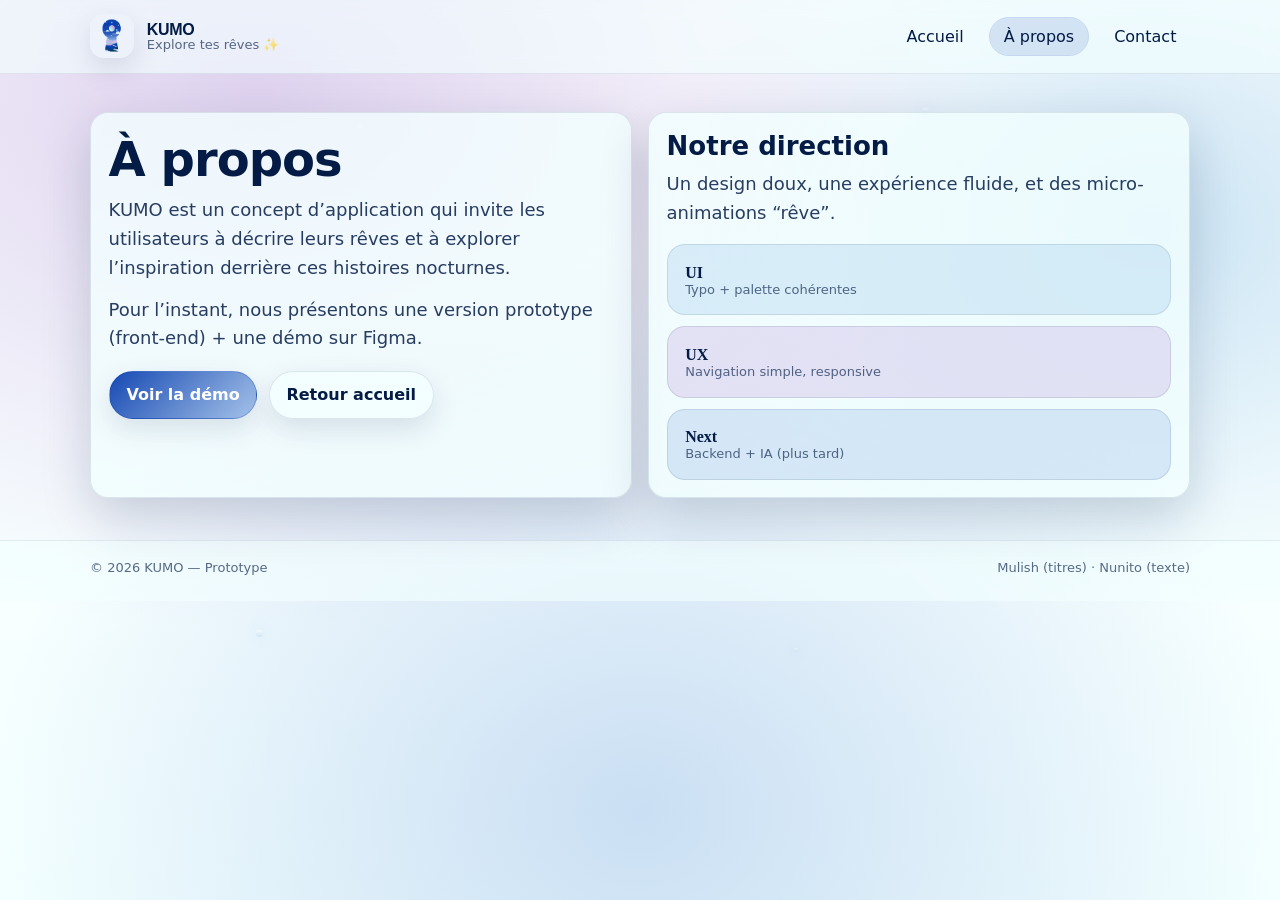
==== about.html @ 9a4618ed "js" ====
<!doctype html>
<html lang="fr">
<head>
  <meta charset="utf-8" />
  <meta name="viewport" content="width=device-width, initial-scale=1" />
  <title>KUMO — À propos</title>
  <link rel="stylesheet" href="css/styles.css" />
</head>
<body>

  <div class="bg-stars" aria-hidden="true">
    <span class="star big" style="left:10%; top:18%; animation-delay:.4s"></span>
    <span class="star" style="left:28%; top:14%; animation-delay:1.2s"></span>
    <span class="star" style="left:46%; top:22%; animation-delay:.9s"></span>
    <span class="star big" style="left:72%; top:12%; animation-delay:1.8s"></span>
    <span class="star" style="left:84%; top:26%; animation-delay:1.0s"></span>
    <span class="star big" style="left:20%; top:70%; animation-delay:2.0s"></span>
    <span class="star" style="left:62%; top:72%; animation-delay:.7s"></span>
  </div>

  <header class="header">
    <div class="container nav">
      <a class="brand" href="index.html">
        <img src="assets/logo-vf.png" alt="Logo Dreamy" />
        <div>
          <div class="name">KUMO</div>
          <div class="tag">Explore tes rêves ✨</div>
        </div>
      </a>

      <button id="burger" class="burger" aria-label="Ouvrir le menu" aria-expanded="false">
        <span></span><span></span><span></span>
      </button>

      <nav id="navLinks" class="nav-links">
        <a href="index.html">Accueil</a>
        <a href="about.html">À propos</a>
        <a href="contact.html">Contact</a>
      </nav>
    </div>
  </header>

  <main>
    <div class="container">
      <section class="grid-2">
        <div class="card fade-up delay-1">
          <h1>À propos</h1>
          <p>
            KUMO est un concept d’application qui invite les utilisateurs à décrire leurs rêves
            et à explorer l’inspiration derrière ces histoires nocturnes.
          </p>
          <p style="margin-top:.8rem">
            Pour l’instant, nous présentons une version prototype (front-end) + une démo sur Figma.
          </p>

          <div style="margin-top:1.1rem; display:flex; gap:.7rem; flex-wrap:wrap">
            <a class="btn btn-primary" href="FIGMA_URL_ICI" target="_blank" rel="noopener">Voir la démo</a>
            <a class="btn" href="index.html">Retour accueil</a>
          </div>
        </div>

        <div class="card fade-up delay-2">
          <h2>Notre direction</h2>
          <p>Un design doux, une expérience fluide, et des micro-animations “rêve”.</p>

          <div style="margin-top:1rem; display:grid; gap:.7rem">
            <div class="card" style="box-shadow:none; background: rgba(183,217,240,.45)">
              <b style="font-family:Mulish">UI</b>
              <div class="small">Typo + palette cohérentes</div>
            </div>
            <div class="card" style="box-shadow:none; background: rgba(197,174,226,.35)">
              <b style="font-family:Mulish">UX</b>
              <div class="small">Navigation simple, responsive</div>
            </div>
            <div class="card" style="box-shadow:none; background: rgba(139,175,226,.28)">
              <b style="font-family:Mulish">Next</b>
              <div class="small">Backend + IA (plus tard)</div>
            </div>
          </div>
        </div>
      </section>
    </div>
  </main>

  <footer class="footer">
    <div class="container">
      <div class="row">
        <div class="small">© 2026 KUMO — Prototype</div>
        <div class="small">Mulish (titres) · Nunito (texte)</div>
      </div>
    </div>
  </footer>

  <div id="toast" class="toast" role="status" aria-live="polite"></div>
  <script src="js/main.js"></script>
</body>
</html>
---- css/styles.css ----
/* =========================
   Dreamy UI — Palette + Typos
   Palette:
   #031B45 (navy)
   #0A3FAF (blue)
   #8BAFE2 (sky)
   #B7D9F0 (ice)
   #C5AEE2 (lavender)
   #F3FFFF (off-white)
========================= */

:root{
  --navy:#031B45;
  --blue:#0A3FAF;
  --sky:#8BAFE2;
  --ice:#B7D9F0;
  --lav:#C5AEE2;
  --white:#F3FFFF;

  --radius: 18px;
  --shadow: 0 18px 50px rgba(3,27,69,.18);
  --shadow-soft: 0 10px 28px rgba(3,27,69,.12);

  --container: 1100px;

  --h1: 48px;
  --h2: 26px;
  --p: 18px;

  --h1-m: 25px;
  --h2-m: 22px;
  --p-m: 16px;

  --ease: cubic-bezier(.2,.9,.2,1);
}

/* Google Fonts */
@import url('https://fonts.googleapis.com/css2?family=Mulish:wght@700;800&family=Nunito:wght@400;600&display=swap');

*{box-sizing:border-box}
html,body{height:100%}
body{
  margin:0;
  font-family: "Nunito", system-ui, -apple-system, Segoe UI, Roboto, Arial, sans-serif;
  color: var(--navy);
  background: radial-gradient(1200px 900px at 20% 10%, rgba(197,174,226,.55), transparent 60%),
              radial-gradient(900px 700px at 90% 25%, rgba(183,217,240,.70), transparent 55%),
              radial-gradient(1000px 850px at 50% 90%, rgba(139,175,226,.40), transparent 65%),
              linear-gradient(180deg, #ffffff, var(--white));
  overflow-x:hidden;
}

img{max-width:100%; display:block}
a{color:inherit; text-decoration:none}

.container{
  width:min(var(--container), calc(100% - 2rem));
  margin-inline:auto;
}

h1,h2{
  font-family:"Mulish", system-ui, sans-serif;
  margin:0 0 .6rem 0;
}
h1{font-weight:800; font-size:var(--h1); letter-spacing:-0.02em}
h2{font-weight:700; font-size:var(--h2)}
p{margin:.2rem 0 0 0; font-size:var(--p); line-height:1.6; color: rgba(3,27,69,.85)}

@media (max-width: 640px){
  h1{font-size:var(--h1-m)}
  h2{font-size:var(--h2-m)}
  p{font-size:var(--p-m)}
}

/* =========================
   Animated dreamy background stars
========================= */
.bg-stars{
  position:fixed;
  inset:0;
  pointer-events:none;
  z-index:-1;
  opacity:.55;
  filter: blur(.2px);
}
.star{
  position:absolute;
  width:4px; height:4px;
  background: linear-gradient(180deg, #fff, var(--ice));
  border-radius:999px;
  box-shadow: 0 0 12px rgba(183,217,240,.9);
  animation: twinkle 2.6s var(--ease) infinite;
}
.star.big{
  width:7px; height:7px;
  box-shadow: 0 0 18px rgba(183,217,240,.95);
  animation-duration: 3.4s;
}
@keyframes twinkle{
  0%,100%{transform:scale(.9); opacity:.65}
  50%{transform:scale(1.35); opacity:1}
}

/* =========================
   Header / Nav
========================= */
.header{
  position:sticky;
  top:0;
  z-index:50;
  backdrop-filter: blur(10px);
  background: rgba(243,255,255,.62);
  border-bottom: 1px solid rgba(3,27,69,.08);
}

.nav{
  display:flex;
  align-items:center;
  justify-content:space-between;
  padding:.9rem 0;
  gap:1rem;
}

.brand{
  display:flex;
  align-items:center;
  gap:.8rem;
}
.brand img{
  width:44px;
  height:44px;
  border-radius:14px;
  box-shadow: var(--shadow-soft);
  animation: float 3.8s var(--ease) infinite;
}
@keyframes float{
  0%,100%{transform: translateY(0)}
  50%{transform: translateY(-6px)}
}
.brand .name{
  font-family:"Mulish", sans-serif;
  font-weight:800;
  letter-spacing:-.02em;
}
.brand .tag{
  font-size:13px;
  color: rgba(3,27,69,.65);
  margin-top:-2px;
}

.nav-links{
  display:flex;
  align-items:center;
  gap:.8rem;
}
.nav-links a{
  padding:.55rem .85rem;
  border-radius:999px;
  transition: transform .2s var(--ease), background .2s var(--ease);
}
.nav-links a:hover{
  background: rgba(183,217,240,.55);
  transform: translateY(-1px);
}
.nav-links a.active{
  background: rgba(10,63,175,.12);
  outline: 1px solid rgba(10,63,175,.18);
}

/* hamburger */
.burger{
  display:none;
  border:0;
  background:transparent;
  width:44px;
  height:44px;
  border-radius:12px;
  cursor:pointer;
  transition: background .2s var(--ease);
}
.burger:hover{background: rgba(183,217,240,.45)}
.burger span{
  display:block;
  width:22px;
  height:2px;
  background: var(--navy);
  margin:5px auto;
  border-radius:99px;
}
@media (max-width: 820px){
  .burger{display:block}
  .nav-links{
    position:absolute;
    left:0; right:0;
    top:70px;
    margin:0 auto;
    width:min(var(--container), calc(100% - 2rem));
    display:none;
    flex-direction:column;
    align-items:stretch;
    padding:.8rem;
    background: rgba(243,255,255,.80);
    border: 1px solid rgba(3,27,69,.08);
    border-radius: var(--radius);
    box-shadow: var(--shadow);
  }
  .nav-links.open{display:flex}
  .nav-links a{border-radius:14px}
}

/* =========================
   Buttons / Cards / Inputs
========================= */
.btn{
  display:inline-flex;
  align-items:center;
  justify-content:center;
  gap:.55rem;
  padding:.85rem 1.05rem;
  border-radius:999px;
  border: 1px solid rgba(3,27,69,.10);
  background: rgba(243,255,255,.75);
  box-shadow: var(--shadow-soft);
  cursor:pointer;
  transition: transform .2s var(--ease), box-shadow .2s var(--ease), background .2s var(--ease);
  font-weight:700;
}
.btn:hover{
  transform: translateY(-2px);
  box-shadow: 0 18px 45px rgba(3,27,69,.18);
}
.btn-primary{
  background: linear-gradient(135deg, rgba(10,63,175,.95), rgba(139,175,226,.75));
  color: white;
  border-color: rgba(10,63,175,.25);
}
.btn-primary:hover{background: linear-gradient(135deg, rgba(10,63,175,1), rgba(197,174,226,.78))}
.btn-ghost{
  background: rgba(183,217,240,.50);
}

.card{
  background: rgba(243,255,255,.78);
  border: 1px solid rgba(3,27,69,.10);
  border-radius: var(--radius);
  box-shadow: var(--shadow);
  padding: 1.1rem;
  overflow:hidden;
  position:relative;
}

.input, .textarea{
  width:100%;
  border-radius: 16px;
  border: 1px solid rgba(3,27,69,.12);
  background: rgba(243,255,255,.88);
  padding: .9rem 1rem;
  font-size: var(--p);
  outline:none;
  transition: border-color .2s var(--ease), transform .2s var(--ease), box-shadow .2s var(--ease);
}
.textarea{min-height:140px; resize:vertical}
.input:focus, .textarea:focus{
  border-color: rgba(10,63,175,.35);
  box-shadow: 0 0 0 6px rgba(183,217,240,.55);
}

.label{
  display:block;
  font-weight:700;
  margin: .6rem 0 .35rem 0;
}

/* =========================
   Page layout + animations
========================= */
main{padding: 1.4rem 0 2.6rem}

.hero{
  display:grid;
  grid-template-columns: 1.3fr .9fr;
  gap: 1.2rem;
  align-items:stretch;
  margin-top: 1.2rem;
}
@media (max-width: 980px){
  .hero{grid-template-columns:1fr}
}

.hero-card{
  padding: 1.5rem;
}
.hero-card .chips{
  display:flex;
  flex-wrap:wrap;
  gap:.5rem;
  margin-top: 1rem;
}
.chip{
  padding:.45rem .7rem;
  border-radius:999px;
  background: rgba(197,174,226,.35);
  border: 1px solid rgba(197,174,226,.45);
  font-weight:700;
  font-size: 13px;
  color: rgba(3,27,69,.75);
}

.hero-visual{
  padding: 1.5rem;
  display:flex;
  align-items:center;
  justify-content:center;
  isolation:isolate;
}
.glow-orb{
  width: 210px;
  height: 210px;
  border-radius: 999px;
  background: radial-gradient(circle at 30% 25%, rgba(243,255,255,1), rgba(183,217,240,.85) 40%, rgba(197,174,226,.55) 70%, rgba(10,63,175,.20) 100%);
  box-shadow: 0 30px 90px rgba(10,63,175,.20);
  animation: orb 5.2s var(--ease) infinite;
}
@keyframes orb{
  0%,100%{transform: translateY(0) scale(1)}
  50%{transform: translateY(-10px) scale(1.03)}
}
.hero-visual::after{
  content:"";
  position:absolute;
  width: 320px;
  height: 320px;
  border-radius: 999px;
  background: radial-gradient(circle, rgba(10,63,175,.10), transparent 60%);
  filter: blur(2px);
  z-index:-1;
  animation: breathe 4.8s var(--ease) infinite;
}
@keyframes breathe{
  0%,100%{transform: scale(.98); opacity:.7}
  50%{transform: scale(1.05); opacity:1}
}

.grid-2{
  display:grid;
  grid-template-columns: 1fr 1fr;
  gap: 1rem;
  margin-top: 1rem;
}
@media (max-width: 980px){
  .grid-2{grid-template-columns:1fr}
}

.fade-up{
  opacity:0;
  transform: translateY(18px);
  animation: fadeUp .8s var(--ease) forwards;
}
.delay-1{animation-delay:.08s}
.delay-2{animation-delay:.16s}
.delay-3{animation-delay:.24s}
@keyframes fadeUp{
  to{opacity:1; transform: translateY(0)}
}

/* Footer */
.footer{
  padding: 1.2rem 0 1.6rem;
  border-top: 1px solid rgba(3,27,69,.08);
  background: rgba(243,255,255,.62);
}
.footer .row{
  display:flex;
  justify-content:space-between;
  align-items:center;
  gap:1rem;
  flex-wrap:wrap;
}
.small{
  font-size: 13px;
  color: rgba(3,27,69,.65);
}

/* Toast */
.toast{
  position: fixed;
  right: 16px;
  bottom: 16px;
  background: rgba(3,27,69,.92);
  color: white;
  border: 1px solid rgba(243,255,255,.18);
  border-radius: 16px;
  padding: .9rem 1rem;
  box-shadow: var(--shadow);
  max-width: 340px;
  transform: translateY(18px);
  opacity:0;
  pointer-events:none;
  transition: opacity .25s var(--ease), transform .25s var(--ease);
  z-index:80;
}
.toast.show{
  opacity:1;
  transform: translateY(0);
}
.toast b{font-family:"Mulish", sans-serif}
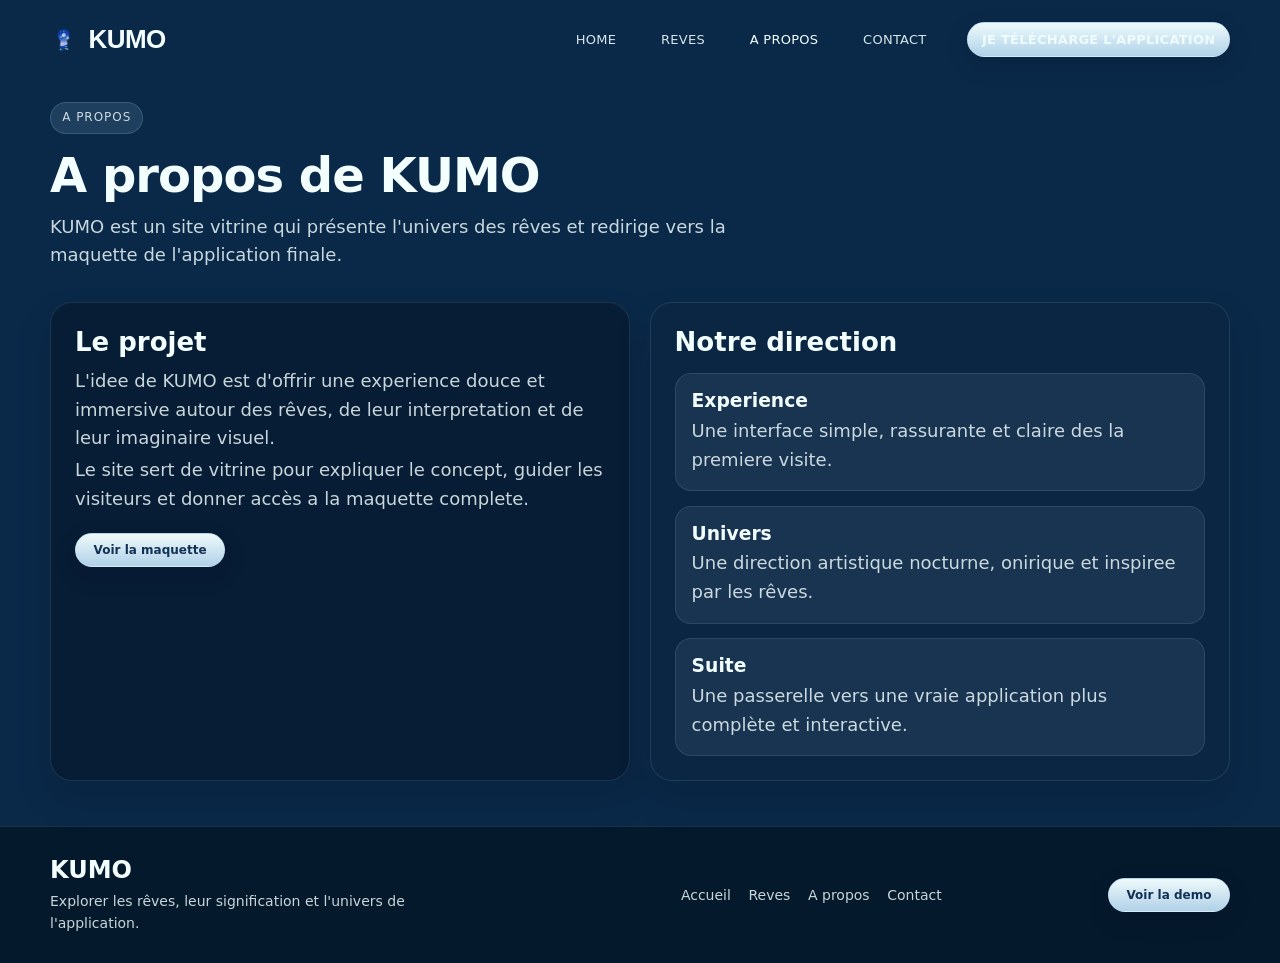
==== commit 37661eb9: "Enlevé les fautes d'ortographes" ====
--- a/about.html
+++ b/about.html
@@ -3,95 +3,97 @@
 <head>
   <meta charset="utf-8" />
   <meta name="viewport" content="width=device-width, initial-scale=1" />
-  <title>KUMO — À propos</title>
+  <title>KUMO - A propos</title>
   <link rel="stylesheet" href="css/styles.css" />
 </head>
-<body>
-
-  <div class="bg-stars" aria-hidden="true">
-    <span class="star big" style="left:10%; top:18%; animation-delay:.4s"></span>
-    <span class="star" style="left:28%; top:14%; animation-delay:1.2s"></span>
-    <span class="star" style="left:46%; top:22%; animation-delay:.9s"></span>
-    <span class="star big" style="left:72%; top:12%; animation-delay:1.8s"></span>
-    <span class="star" style="left:84%; top:26%; animation-delay:1.0s"></span>
-    <span class="star big" style="left:20%; top:70%; animation-delay:2.0s"></span>
-    <span class="star" style="left:62%; top:72%; animation-delay:.7s"></span>
-  </div>
-
-  <header class="header">
-    <div class="container nav">
-      <a class="brand" href="index.html">
-        <img src="assets/logo-vf.png" alt="Logo Dreamy" />
-        <div>
-          <div class="name">KUMO</div>
-          <div class="tag">Explore tes rêves ✨</div>
-        </div>
+<body class="site-page">
+  <header class="header home-header">
+    <div class="container nav home-nav">
+      <a class="brand home-brand" href="index.html">
+        <img src="assets/logo-vf.png" alt="Logo KUMO" />
+        <div class="name">KUMO</div>
       </a>
 
       <button id="burger" class="burger" aria-label="Ouvrir le menu" aria-expanded="false">
         <span></span><span></span><span></span>
       </button>
 
-      <nav id="navLinks" class="nav-links">
-        <a href="index.html">Accueil</a>
-        <a href="about.html">À propos</a>
+      <nav id="navLinks" class="nav-links home-nav-links">
+        <a href="index.html">Home</a>
+        <a href="reves.html">Reves</a>
+        <a href="about.html">A propos</a>
         <a href="contact.html">Contact</a>
+        <a class="btn btn-pill nav-cta" href="FIGMA_URL_ICI" target="_blank" rel="noopener">Je télécharge l'application</a>
       </nav>
     </div>
   </header>
 
-  <main>
-    <div class="container">
-      <section class="grid-2">
-        <div class="card fade-up delay-1">
-          <h1>À propos</h1>
+  <main class="inner-main">
+    <div class="container inner-shell">
+      <section class="inner-hero fade-up delay-1">
+        <p class="eyebrow">A propos</p>
+        <h1>A propos de KUMO</h1>
+        <p class="lead">
+          KUMO est un site vitrine qui présente l'univers des rêves et redirige vers la maquette
+          de l'application finale.
+        </p>
+      </section>
+
+      <section class="inner-grid fade-up delay-2">
+        <article class="panel">
+          <h2>Le projet</h2>
           <p>
-            KUMO est un concept d’application qui invite les utilisateurs à décrire leurs rêves
-            et à explorer l’inspiration derrière ces histoires nocturnes.
+            L'idee de KUMO est d'offrir une experience douce et immersive autour des rêves,
+            de leur interpretation et de leur imaginaire visuel.
           </p>
-          <p style="margin-top:.8rem">
-            Pour l’instant, nous présentons une version prototype (front-end) + une démo sur Figma.
+          <p>
+            Le site sert de vitrine pour expliquer le concept, guider les visiteurs et donner
+            accès a la maquette complete.
           </p>
+          <div class="panel-actions">
+            <a class="btn btn-pill" href="FIGMA_URL_ICI" target="_blank" rel="noopener">Voir la maquette</a>
+          </div>
+        </article>
 
-          <div style="margin-top:1.1rem; display:flex; gap:.7rem; flex-wrap:wrap">
-            <a class="btn btn-primary" href="FIGMA_URL_ICI" target="_blank" rel="noopener">Voir la démo</a>
-            <a class="btn" href="index.html">Retour accueil</a>
-          </div>
-        </div>
-
-        <div class="card fade-up delay-2">
+        <article class="panel panel-soft">
           <h2>Notre direction</h2>
-          <p>Un design doux, une expérience fluide, et des micro-animations “rêve”.</p>
-
-          <div style="margin-top:1rem; display:grid; gap:.7rem">
-            <div class="card" style="box-shadow:none; background: rgba(183,217,240,.45)">
-              <b style="font-family:Mulish">UI</b>
-              <div class="small">Typo + palette cohérentes</div>
+          <div class="info-stack">
+            <div class="mini-panel">
+              <h3>Experience</h3>
+              <p>Une interface simple, rassurante et claire des la premiere visite.</p>
             </div>
-            <div class="card" style="box-shadow:none; background: rgba(197,174,226,.35)">
-              <b style="font-family:Mulish">UX</b>
-              <div class="small">Navigation simple, responsive</div>
+            <div class="mini-panel">
+              <h3>Univers</h3>
+              <p>Une direction artistique nocturne, onirique et inspiree par les rêves.</p>
             </div>
-            <div class="card" style="box-shadow:none; background: rgba(139,175,226,.28)">
-              <b style="font-family:Mulish">Next</b>
-              <div class="small">Backend + IA (plus tard)</div>
+            <div class="mini-panel">
+              <h3>Suite</h3>
+              <p>Une passerelle vers une vraie application plus complète et interactive.</p>
             </div>
           </div>
-        </div>
+        </article>
       </section>
     </div>
   </main>
 
-  <footer class="footer">
-    <div class="container">
-      <div class="row">
-        <div class="small">© 2026 KUMO — Prototype</div>
-        <div class="small">Mulish (titres) · Nunito (texte)</div>
+  <footer class="footer site-footer">
+    <div class="container site-footer-grid">
+      <div>
+        <div class="footer-brand">KUMO</div>
+        <p class="footer-copy">Explorer les rêves, leur signification et l'univers de l'application.</p>
+      </div>
+      <div class="footer-links">
+        <a href="index.html">Accueil</a>
+        <a href="reves.html">Reves</a>
+        <a href="about.html">A propos</a>
+        <a href="contact.html">Contact</a>
+      </div>
+      <div>
+        <a class="btn btn-pill" href="FIGMA_URL_ICI" target="_blank" rel="noopener">Voir la demo</a>
       </div>
     </div>
   </footer>
 
-  <div id="toast" class="toast" role="status" aria-live="polite"></div>
   <script src="js/main.js"></script>
 </body>
 </html>
--- a/css/styles.css
+++ b/css/styles.css
@@ -43,11 +43,7 @@
   margin:0;
   font-family: "Nunito", system-ui, -apple-system, Segoe UI, Roboto, Arial, sans-serif;
   color: var(--navy);
-  background: radial-gradient(1200px 900px at 20% 10%, rgba(197,174,226,.55), transparent 60%),
-              radial-gradient(900px 700px at 90% 25%, rgba(183,217,240,.70), transparent 55%),
-              radial-gradient(1000px 850px at 50% 90%, rgba(139,175,226,.40), transparent 65%),
-              linear-gradient(180deg, #ffffff, var(--white));
-  overflow-x:hidden;
+  background: #002342
 }
 
 img{max-width:100%; display:block}
@@ -109,8 +105,7 @@
   top:0;
   z-index:50;
   backdrop-filter: blur(10px);
-  background: rgba(243,255,255,.62);
-  border-bottom: 1px solid rgba(3,27,69,.08);
+  background: rgb(139 175 226)
 }
 
 .nav{
@@ -163,7 +158,7 @@
   transform: translateY(-1px);
 }
 .nav-links a.active{
-  background: rgba(10,63,175,.12);
+  background: rgba(35, 10, 175, 0.12);
   outline: 1px solid rgba(10,63,175,.18);
 }
 
@@ -313,6 +308,14 @@
   justify-content:center;
   isolation:isolate;
 }
+.hero-video{
+  width: 100%;
+  min-height: 320px;
+  border-radius: 16px;
+  object-fit: cover;
+  box-shadow: var(--shadow-soft);
+  pointer-events: none;
+}
 .glow-orb{
   width: 210px;
   height: 210px;
@@ -367,7 +370,7 @@
 .footer{
   padding: 1.2rem 0 1.6rem;
   border-top: 1px solid rgba(3,27,69,.08);
-  background: rgba(243,255,255,.62);
+  background: rgb(139 175 226)
 }
 .footer .row{
   display:flex;
@@ -404,3 +407,490 @@
   transform: translateY(0);
 }
 .toast b{font-family:"Mulish", sans-serif}
+
+.home-page{
+  background: #0a2948;
+  color: var(--white);
+}
+
+.site-page{
+  background: #0a2948;
+  color: var(--white);
+}
+
+.home-page .header{
+  position: static;
+  backdrop-filter: none;
+  background: transparent;
+}
+
+.site-page .header{
+  position: static;
+  backdrop-filter: none;
+  background: transparent;
+}
+
+.home-page .container{
+  width:min(1180px, calc(100% - 2rem));
+}
+
+.site-page .container{
+  width:min(1180px, calc(100% - 2rem));
+}
+
+.home-page .brand img{
+  width: 28px;
+  height: 28px;
+  border-radius: 8px;
+  box-shadow: none;
+  animation: none;
+}
+
+.site-page .brand img{
+  width: 28px;
+  height: 28px;
+  border-radius: 8px;
+  box-shadow: none;
+  animation: none;
+}
+
+.home-page .brand .name{
+  color: var(--white);
+  font-size: 26px;
+}
+
+.site-page .brand .name{
+  color: var(--white);
+  font-size: 26px;
+}
+
+.home-page .burger span{
+  background: var(--white);
+}
+
+.site-page .burger span{
+  background: var(--white);
+}
+
+.home-main{
+  padding: 0 0 2.8rem;
+}
+
+.inner-main{
+  padding: 0 0 2.8rem;
+}
+
+.home-shell{
+  padding: 1.2rem 0 0;
+}
+
+.inner-shell{
+  padding: 1.6rem 0 0;
+}
+
+.home-nav{
+  padding: 1.4rem 0 1rem;
+}
+
+.home-brand{
+  gap: .65rem;
+}
+
+.home-nav-links{
+  gap: 1.1rem;
+}
+
+.site-page .nav-links a,
+.home-page .nav-links a{
+  color: rgba(243,255,255,.88);
+  font-size: 13px;
+  letter-spacing: .02em;
+  text-transform: uppercase;
+}
+
+.site-page .nav-links a:hover,
+.site-page .nav-links a.active,
+.home-page .nav-links a:hover,
+.home-page .nav-links a.active{
+  background: transparent;
+  outline: 0;
+  color: var(--white);
+  transform: none;
+}
+
+.btn-pill{
+  min-height: 34px;
+  padding: .48rem 1.1rem;
+  border-radius: 999px;
+  border: 1px solid rgba(183,217,240,.45);
+  background: linear-gradient(180deg, rgba(243,255,255,.98), rgba(183,217,240,.96));
+  color: #123154;
+  box-shadow: 0 8px 22px rgba(2,18,37,.18);
+  font-size: 12px;
+  font-weight: 700;
+}
+
+.btn-pill:hover{
+  transform: translateY(-1px);
+}
+
+.nav-cta{
+  margin-left: .6rem;
+  text-transform: none;
+  white-space: nowrap;
+}
+
+.home-hero,
+.home-section{
+  max-width: 980px;
+  margin: 0 auto;
+  text-align: center;
+}
+
+.home-hero{
+  padding-top: 1.2rem;
+}
+
+.home-page h1,
+.home-page h2,
+.site-page h1,
+.site-page h2,
+.site-page h3{
+  color: var(--white);
+}
+
+.home-page h1{
+  font-size: clamp(34px, 4vw, 58px);
+  margin-bottom: 1.4rem;
+}
+
+.home-page h2{
+  font-size: clamp(28px, 3vw, 44px);
+  margin-bottom: 1.5rem;
+}
+
+.dream-form-shell{
+  width: min(100%, 760px);
+  margin: 0 auto;
+  padding: 22px;
+  border-radius: 14px;
+  background: #071c33;
+  border: 1px solid rgba(183,217,240,.08);
+  box-shadow: inset 0 0 0 1px rgba(243,255,255,.02);
+  overflow: hidden;
+}
+
+.dream-home-textarea{
+  width: 100%;
+  min-height: 170px;
+  border: 0;
+  resize: none;
+  border-radius: 10px;
+  background: rgba(3,16,31,.72);
+  color: rgba(243,255,255,.92);
+  padding: 1rem 1.1rem;
+  font: inherit;
+  outline: none;
+}
+
+.dream-home-textarea::placeholder{
+  color: rgba(243,255,255,.42);
+}
+
+.home-page .hero-video{
+  width: 100%;
+  min-height: 240px;
+  max-height: 320px;
+  display: block;
+  border-radius: 0;
+  object-fit: cover;
+  box-shadow: none;
+  pointer-events: none;
+}
+
+.section-cta{
+  margin-top: 1.3rem;
+}
+
+.home-section{
+  margin-top: 5rem;
+}
+
+.themes-grid{
+  display: grid;
+  grid-template-columns: repeat(4, minmax(0, 1fr));
+  gap: 1.1rem;
+}
+
+.theme-card{
+  overflow: hidden;
+  border-radius: 18px;
+  background: rgba(183,217,240,.14);
+  border: 1px solid rgba(183,217,240,.12);
+  box-shadow: 0 18px 34px rgba(2,18,37,.22);
+}
+
+.theme-media{
+  aspect-ratio: 1.2 / 1;
+  width: 100%;
+  object-fit: cover;
+  display: block;
+}
+
+.theme-label{
+  padding: .7rem .8rem .8rem;
+  background: linear-gradient(180deg, rgba(173,196,245,.96), rgba(150,176,236,.94));
+  color: rgba(243,255,255,.92);
+  font-size: 14px;
+  text-align: left;
+}
+
+.section-action{
+  display: flex;
+  justify-content: center;
+  margin-top: 1.2rem;
+}
+
+.about-layout{
+  display: grid;
+  grid-template-columns: minmax(0, 1.2fr) minmax(220px, .7fr);
+  gap: 1.4rem;
+  align-items: center;
+}
+
+.about-copy-card{
+  min-height: 170px;
+  border-radius: 12px;
+  background: #071c33;
+  border: 1px solid rgba(183,217,240,.08);
+  padding: 1.4rem;
+  text-align: left;
+}
+
+.home-page p{
+  color: rgba(243,255,255,.82);
+}
+
+.site-page p{
+  color: rgba(243,255,255,.82);
+}
+
+.about-visual{
+  display: flex;
+  justify-content: center;
+}
+
+.about-video-frame{
+  width: min(100%, 300px);
+  border-radius: 18px;
+  overflow: hidden;
+  background: #071c33;
+  border: 1px solid rgba(183,217,240,.08);
+  box-shadow: 0 18px 36px rgba(2,18,37,.22);
+}
+
+.section-action-left{
+  justify-content: flex-start;
+}
+
+.contact-section{
+  padding-bottom: 3rem;
+}
+
+.site-footer{
+  background: rgba(6,24,43,.96);
+  border-top: 1px solid rgba(183,217,240,.12);
+  padding: 1.8rem 0;
+}
+
+.site-footer-grid{
+  display: grid;
+  grid-template-columns: 1.2fr .8fr auto;
+  gap: 1.2rem;
+  align-items: center;
+}
+
+.footer-brand{
+  font-family:"Mulish", system-ui, sans-serif;
+  font-size: 24px;
+  font-weight: 800;
+  color: var(--white);
+}
+
+.footer-copy{
+  max-width: 420px;
+  margin-top: .35rem;
+  font-size: 14px;
+}
+
+.footer-links{
+  display: flex;
+  flex-wrap: wrap;
+  gap: .9rem 1.1rem;
+}
+
+.footer-links a{
+  color: rgba(243,255,255,.82);
+  font-size: 14px;
+}
+
+.inner-hero{
+  max-width: 760px;
+  text-align: left;
+}
+
+.eyebrow{
+  display: inline-block;
+  margin-bottom: .8rem;
+  padding: .35rem .7rem;
+  border-radius: 999px;
+  background: rgba(183,217,240,.12);
+  border: 1px solid rgba(183,217,240,.18);
+  font-size: 12px;
+  letter-spacing: .08em;
+  text-transform: uppercase;
+}
+
+.lead{
+  max-width: 680px;
+  font-size: 18px;
+}
+
+.inner-grid{
+  display: grid;
+  grid-template-columns: repeat(2, minmax(0, 1fr));
+  gap: 1.2rem;
+  margin-top: 2rem;
+}
+
+.panel{
+  padding: 1.5rem;
+  border-radius: 22px;
+  background: rgba(7,28,51,.88);
+  border: 1px solid rgba(183,217,240,.12);
+  box-shadow: 0 18px 34px rgba(2,18,37,.18);
+}
+
+.panel-soft{
+  background: rgba(11,39,68,.92);
+}
+
+.panel-actions{
+  display: flex;
+  gap: .8rem;
+  flex-wrap: wrap;
+  margin-top: 1.2rem;
+}
+
+.info-stack{
+  display: grid;
+  gap: .9rem;
+  margin-top: 1rem;
+}
+
+.mini-panel{
+  padding: 1rem;
+  border-radius: 16px;
+  background: rgba(183,217,240,.08);
+  border: 1px solid rgba(183,217,240,.12);
+}
+
+.mini-panel h3{
+  margin: 0 0 .35rem;
+}
+
+.dark-input{
+  background: rgba(243,255,255,.96);
+}
+
+.contact-form{
+  margin-top: 1rem;
+}
+
+.theme-list{
+  display: grid;
+  gap: 1.1rem;
+  margin-top: 2rem;
+}
+
+.large-theme-card{
+  display: grid;
+  grid-template-columns: 280px 1fr;
+  align-items: stretch;
+}
+
+.theme-body{
+  padding: 1.2rem 1.3rem;
+  text-align: left;
+  background: rgba(7,28,51,.88);
+}
+
+.theme-body h2{
+  margin-bottom: .5rem;
+}
+
+@media (max-width: 980px){
+  .themes-grid{
+    grid-template-columns: repeat(2, minmax(0, 1fr));
+  }
+
+  .about-layout{
+    grid-template-columns: 1fr;
+  }
+
+  .inner-grid,
+  .site-footer-grid,
+  .large-theme-card{
+    grid-template-columns: 1fr;
+  }
+
+  .section-action-left{
+    justify-content: center;
+  }
+}
+
+@media (max-width: 820px){
+  .site-page .nav-links,
+  .home-page .nav-links{
+    background: rgba(7,28,51,.98);
+    border: 1px solid rgba(183,217,240,.12);
+    box-shadow: 0 14px 28px rgba(2,18,37,.28);
+  }
+
+  .site-page .nav-links a,
+  .home-page .nav-links a{
+    text-transform: none;
+    font-size: 14px;
+  }
+
+  .nav-cta{
+    margin-left: 0;
+  }
+}
+
+@media (max-width: 640px){
+  .home-shell{
+    padding-top: .4rem;
+  }
+
+  .home-page h1{
+    margin-bottom: 1rem;
+  }
+
+  .home-section{
+    margin-top: 3.6rem;
+  }
+
+  .themes-grid{
+    grid-template-columns: 1fr;
+  }
+
+  .dream-form-shell{
+    width: 100%;
+  }
+
+  .footer-links{
+    justify-content: flex-start;
+  }
+
+}
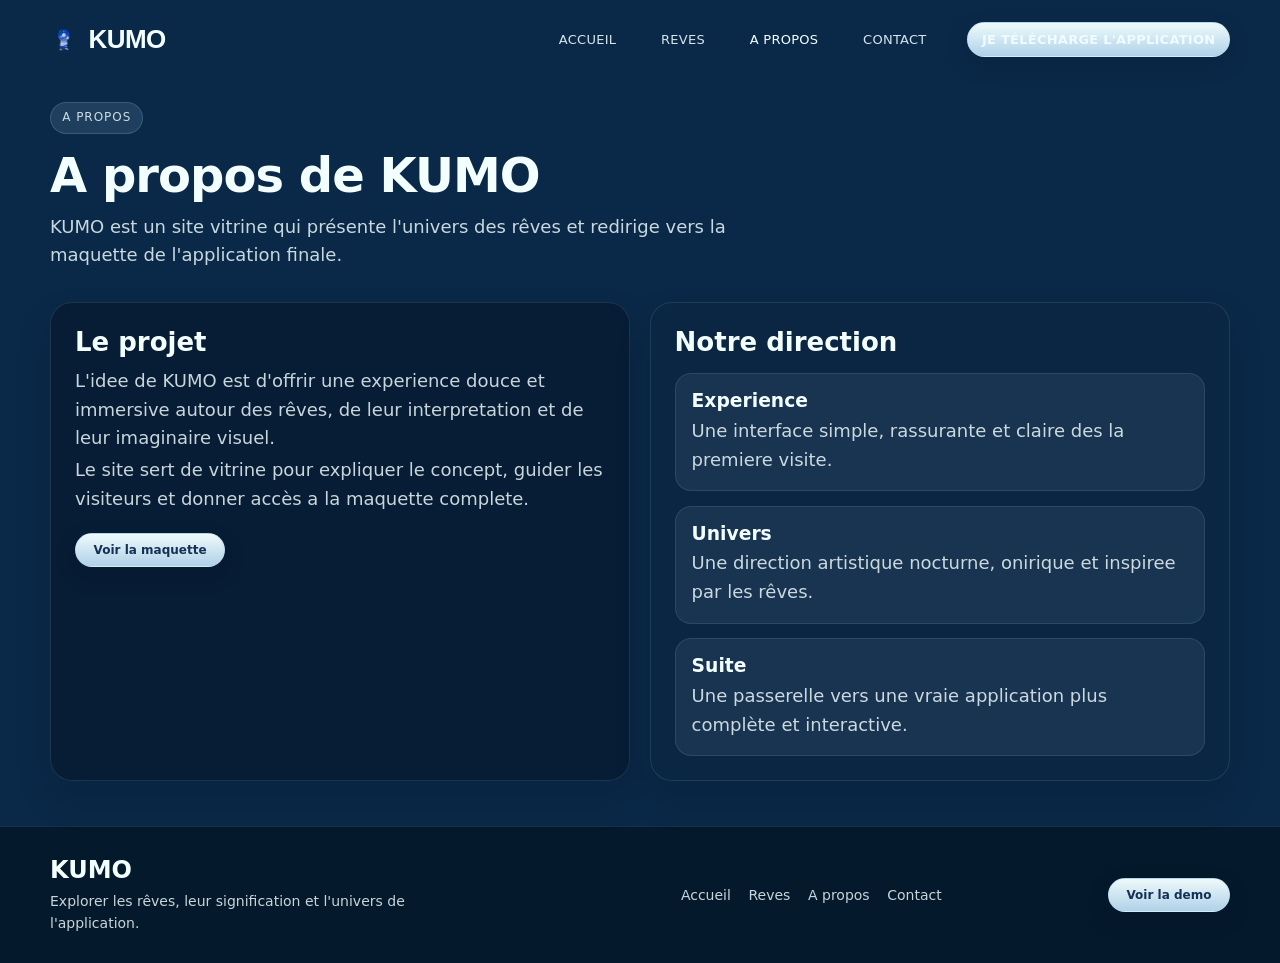
==== commit 70b5b906: "Update le fait qu'il y ait accueil ou home sur certaines page pour le meme bouton" ====
--- a/about.html
+++ b/about.html
@@ -19,7 +19,7 @@
       </button>
 
       <nav id="navLinks" class="nav-links home-nav-links">
-        <a href="index.html">Home</a>
+        <a href="index.html">Accueil</a>
         <a href="reves.html">Reves</a>
         <a href="about.html">A propos</a>
         <a href="contact.html">Contact</a>
--- a/css/styles.css
+++ b/css/styles.css
@@ -408,6 +408,64 @@
 }
 .toast b{font-family:"Mulish", sans-serif}
 
+.intro-video-screen{
+  position: fixed;
+  inset: 0;
+  z-index: 200;
+  background: #000;
+  display: grid;
+  place-items: center;
+  opacity: 1;
+  visibility: visible;
+  transition: opacity .6s var(--ease), visibility .6s var(--ease);
+}
+
+.intro-video{
+  width: 100%;
+  height: 100%;
+  object-fit: cover;
+}
+
+.intro-video-screen.is-hidden{
+  opacity: 0;
+  visibility: hidden;
+  pointer-events: none;
+}
+
+.skip-intro-btn{
+  position: absolute;
+  right: 22px;
+  bottom: 22px;
+  z-index: 210;
+  min-height: 40px;
+  padding: .65rem 1rem;
+  border-radius: 999px;
+  border: 1px solid rgba(183,217,240,.5);
+  background: linear-gradient(180deg, rgba(243,255,255,.97), rgba(183,217,240,.92));
+  color: #123154;
+  font-family: "Mulish", system-ui, sans-serif;
+  font-size: 13px;
+  font-weight: 800;
+  letter-spacing: .01em;
+  cursor: pointer;
+  box-shadow: 0 10px 28px rgba(2,18,37,.35);
+  transition: transform .2s var(--ease), box-shadow .2s var(--ease);
+}
+
+.skip-intro-btn:hover{
+  transform: translateY(-2px);
+  box-shadow: 0 16px 36px rgba(2,18,37,.45);
+}
+
+@media (max-width: 640px){
+  .skip-intro-btn{
+    right: 14px;
+    bottom: 14px;
+    padding: .6rem .9rem;
+    font-size: 12px;
+  }
+}
+
 .home-page{
   background: #0a2948;
   color: var(--white);
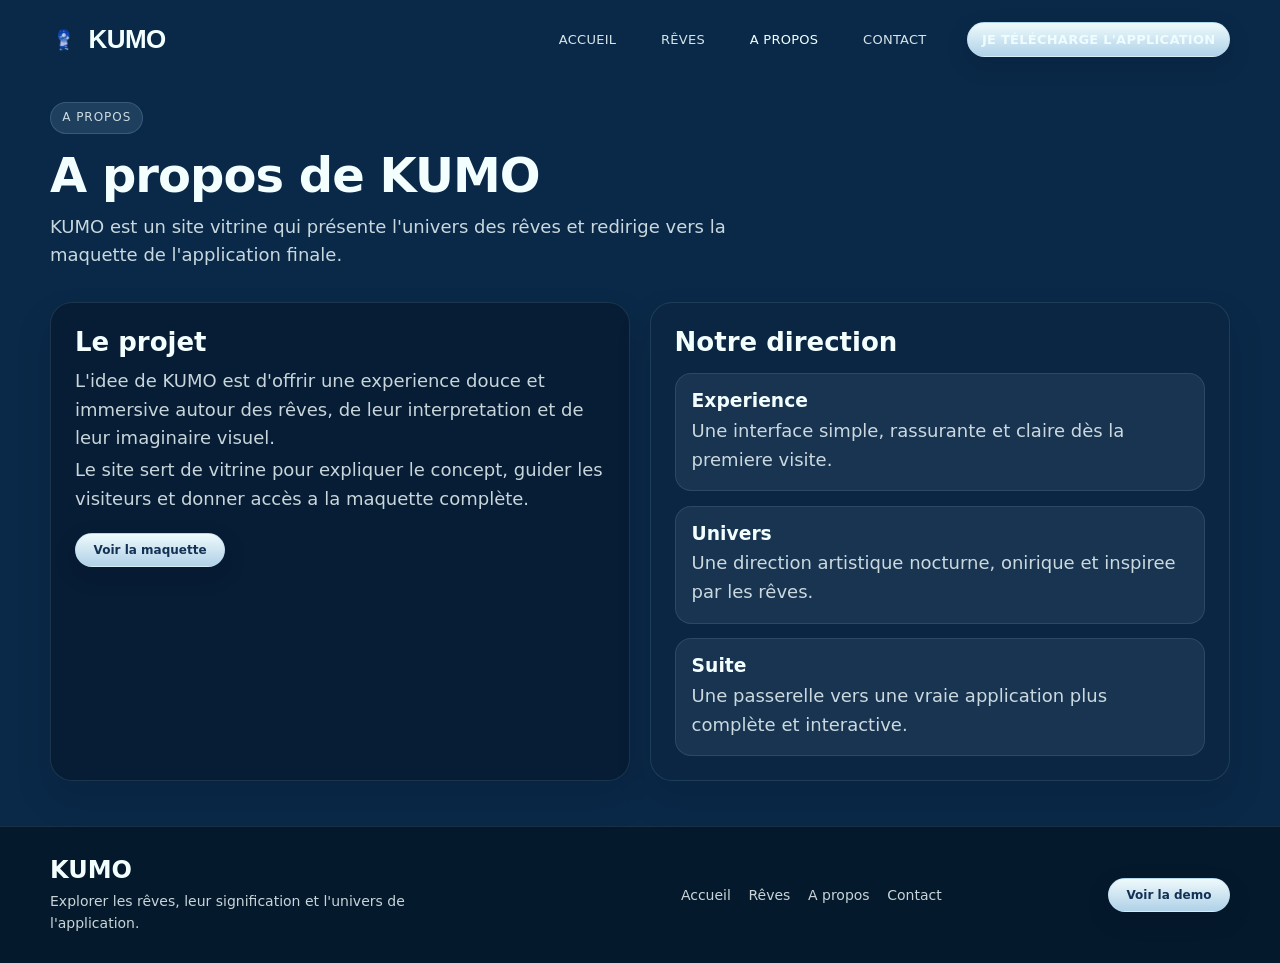
==== commit 7f41189c: "." ====
--- a/about.html
+++ b/about.html
@@ -20,7 +20,7 @@
 
       <nav id="navLinks" class="nav-links home-nav-links">
         <a href="index.html">Accueil</a>
-        <a href="reves.html">Reves</a>
+        <a href="reves.html">Rêves</a>
         <a href="about.html">A propos</a>
         <a href="contact.html">Contact</a>
         <a class="btn btn-pill nav-cta" href="FIGMA_URL_ICI" target="_blank" rel="noopener">Je télécharge l'application</a>
@@ -48,7 +48,7 @@
           </p>
           <p>
             Le site sert de vitrine pour expliquer le concept, guider les visiteurs et donner
-            accès a la maquette complete.
+            accès a la maquette complète.
           </p>
           <div class="panel-actions">
             <a class="btn btn-pill" href="FIGMA_URL_ICI" target="_blank" rel="noopener">Voir la maquette</a>
@@ -60,7 +60,7 @@
           <div class="info-stack">
             <div class="mini-panel">
               <h3>Experience</h3>
-              <p>Une interface simple, rassurante et claire des la premiere visite.</p>
+              <p>Une interface simple, rassurante et claire dès la premiere visite.</p>
             </div>
             <div class="mini-panel">
               <h3>Univers</h3>
@@ -84,7 +84,7 @@
       </div>
       <div class="footer-links">
         <a href="index.html">Accueil</a>
-        <a href="reves.html">Reves</a>
+        <a href="reves.html">Rêves</a>
         <a href="about.html">A propos</a>
         <a href="contact.html">Contact</a>
       </div>
--- a/css/styles.css
+++ b/css/styles.css
@@ -352,6 +352,7 @@
 }
 @media (max-width: 980px){
   .grid-2{grid-template-columns:1fr}
+  .theme-card{grid-template-columns:1fr}
 }
 
 .fade-up{
@@ -686,19 +687,41 @@
   background: rgba(183,217,240,.14);
   border: 1px solid rgba(183,217,240,.12);
   box-shadow: 0 18px 34px rgba(2,18,37,.22);
+  display: grid;
+  grid-template-columns: minmax(240px, 36%) 1fr;
+  min-height: 220px;
 }
 
 .theme-media{
-  aspect-ratio: 1.2 / 1;
+  min-height: 100%;
   width: 100%;
-  object-fit: cover;
-  display: block;
-}
-
-.theme-label{
-  padding: .7rem .8rem .8rem;
-  background: linear-gradient(180deg, rgba(173,196,245,.96), rgba(150,176,236,.94));
-  color: rgba(243,255,255,.92);
+  background-size: cover;
+  background-position: center;
+  background-repeat: no-repeat;
+  background-color: rgba(10,63,175,.16);
+}
+
+.theme-media.theme-media-1{
+  background-image: url('../assets/thematique1.png.png');
+}
+
+.theme-media.theme-media-2{
+  background-image: url('../assets/thematique2.png');
+}
+
+.theme-media.theme-media-3{
+  background-image: url('../assets/thematique3.png');
+}
+
+.theme-body{
+  padding: 2rem 2.2rem;
+  display: flex;
+  flex-direction: column;
+  justify-content: center;
+}
+
+.theme-body h2{
+  margin-bottom: .8rem;
   font-size: 14px;
   text-align: left;
 }
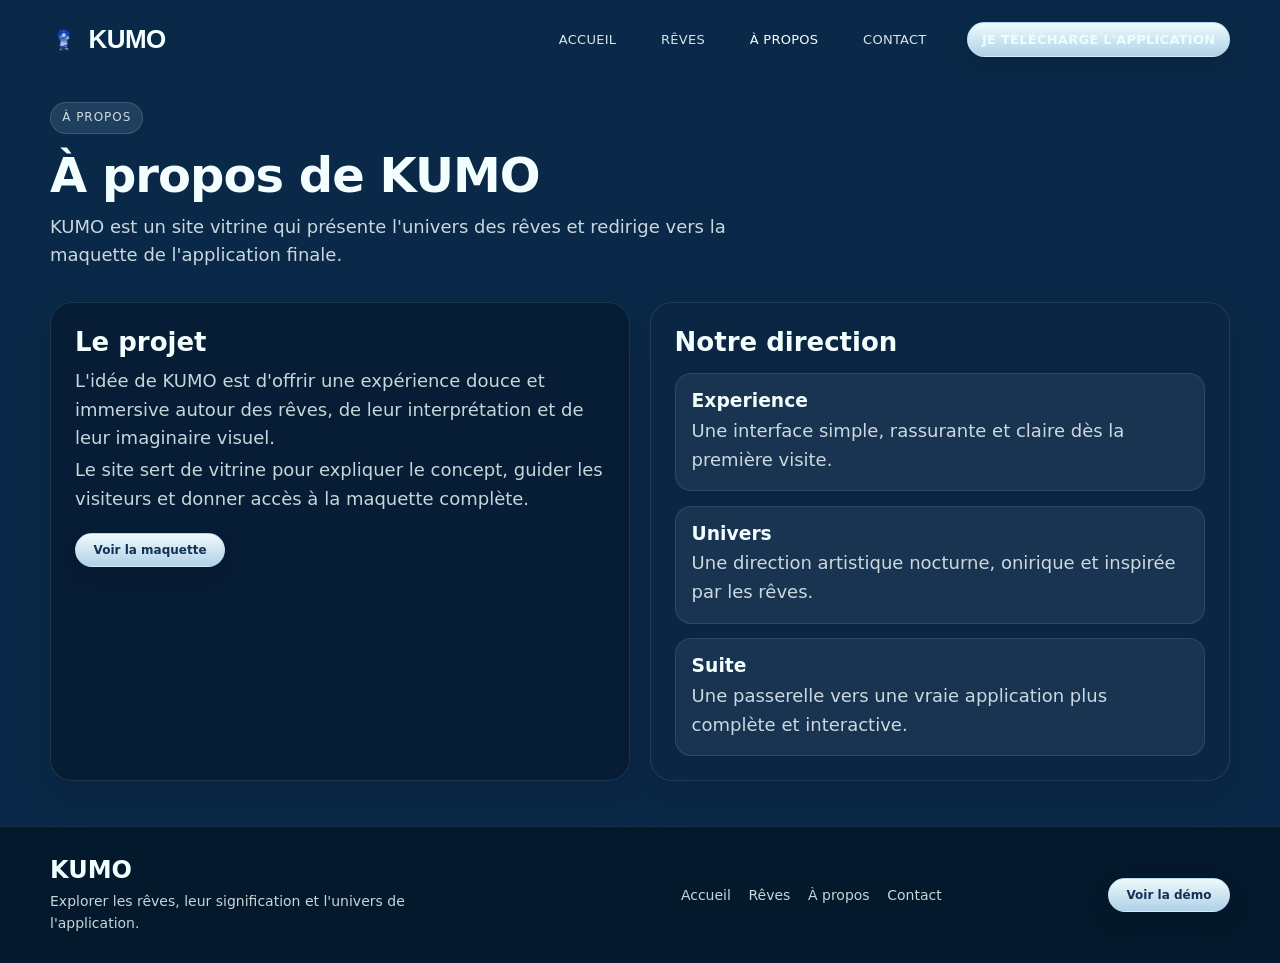
==== commit 810373e7: "mise a jour des tittres thematiques de la page reves" ====
--- a/about.html
+++ b/about.html
@@ -3,7 +3,7 @@
 <head>
   <meta charset="utf-8" />
   <meta name="viewport" content="width=device-width, initial-scale=1" />
-  <title>KUMO - A propos</title>
+  <title>KUMO - À propos</title>
   <link rel="stylesheet" href="css/styles.css" />
 </head>
 <body class="site-page">
@@ -21,7 +21,7 @@
       <nav id="navLinks" class="nav-links home-nav-links">
         <a href="index.html">Accueil</a>
         <a href="reves.html">Rêves</a>
-        <a href="about.html">A propos</a>
+        <a href="about.html">À propos</a>
         <a href="contact.html">Contact</a>
         <a class="btn btn-pill nav-cta" href="FIGMA_URL_ICI" target="_blank" rel="noopener">Je télécharge l'application</a>
       </nav>
@@ -31,8 +31,8 @@
   <main class="inner-main">
     <div class="container inner-shell">
       <section class="inner-hero fade-up delay-1">
-        <p class="eyebrow">A propos</p>
-        <h1>A propos de KUMO</h1>
+        <p class="eyebrow">À propos</p>
+        <h1>À propos de KUMO</h1>
         <p class="lead">
           KUMO est un site vitrine qui présente l'univers des rêves et redirige vers la maquette
           de l'application finale.
@@ -43,12 +43,12 @@
         <article class="panel">
           <h2>Le projet</h2>
           <p>
-            L'idee de KUMO est d'offrir une experience douce et immersive autour des rêves,
-            de leur interpretation et de leur imaginaire visuel.
+            L'idée de KUMO est d'offrir une expérience douce et immersive autour des rêves,
+            de leur interprétation et de leur imaginaire visuel.
           </p>
           <p>
             Le site sert de vitrine pour expliquer le concept, guider les visiteurs et donner
-            accès a la maquette complète.
+            accès à la maquette complète.
           </p>
           <div class="panel-actions">
             <a class="btn btn-pill" href="FIGMA_URL_ICI" target="_blank" rel="noopener">Voir la maquette</a>
@@ -60,11 +60,11 @@
           <div class="info-stack">
             <div class="mini-panel">
               <h3>Experience</h3>
-              <p>Une interface simple, rassurante et claire dès la premiere visite.</p>
+              <p>Une interface simple, rassurante et claire dès la première visite.</p>
             </div>
             <div class="mini-panel">
               <h3>Univers</h3>
-              <p>Une direction artistique nocturne, onirique et inspiree par les rêves.</p>
+              <p>Une direction artistique nocturne, onirique et inspirée par les rêves.</p>
             </div>
             <div class="mini-panel">
               <h3>Suite</h3>
@@ -85,11 +85,11 @@
       <div class="footer-links">
         <a href="index.html">Accueil</a>
         <a href="reves.html">Rêves</a>
-        <a href="about.html">A propos</a>
+        <a href="about.html">À propos</a>
         <a href="contact.html">Contact</a>
       </div>
       <div>
-        <a class="btn btn-pill" href="FIGMA_URL_ICI" target="_blank" rel="noopener">Voir la demo</a>
+        <a class="btn btn-pill" href="FIGMA_URL_ICI" target="_blank" rel="noopener">Voir la démo</a>
       </div>
     </div>
   </footer>
--- a/css/styles.css
+++ b/css/styles.css
@@ -1,3 +1,5 @@
+@import url('https://fonts.googleapis.com/css2?family=Mulish:wght@700;800&family=Nunito:wght@400;600&display=swap');
+
 /* =========================
    Dreamy UI — Palette + Typos
    Palette:
@@ -33,9 +35,6 @@
 
   --ease: cubic-bezier(.2,.9,.2,1);
 }
-
-/* Google Fonts */
-@import url('https://fonts.googleapis.com/css2?family=Mulish:wght@700;800&family=Nunito:wght@400;600&display=swap');
 
 *{box-sizing:border-box}
 html,body{height:100%}
@@ -677,8 +676,32 @@
 
 .themes-grid{
   display: grid;
-  grid-template-columns: repeat(4, minmax(0, 1fr));
+  grid-template-columns: repeat(3, minmax(0, 1fr));
   gap: 1.1rem;
+}
+
+.themes-grid .theme-card{
+  display: block;
+  min-height: 0;
+  border-radius: 18px;
+  background: rgba(183,217,240,.14);
+}
+
+.themes-grid .theme-media{
+  width: 100%;
+  aspect-ratio: 4 / 3;
+  min-height: 0;
+  height: auto;
+  object-fit: cover;
+}
+
+.theme-label{
+  padding: .9rem .7rem 1rem;
+  color: var(--white);
+  font-family: "Mulish", system-ui, sans-serif;
+  font-size: 15px;
+  font-weight: 800;
+  text-align: center;
 }
 
 .theme-card{
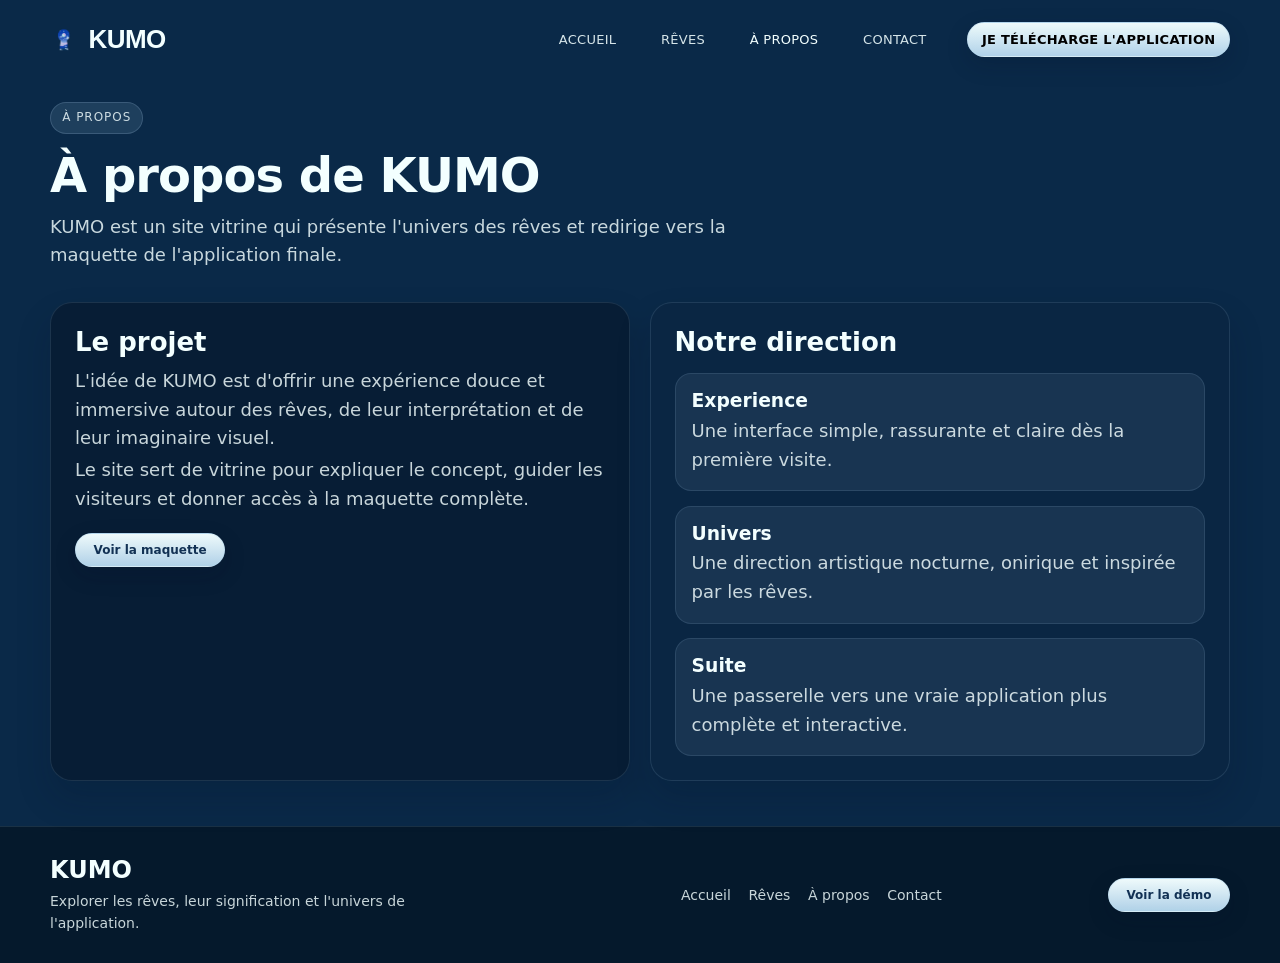
==== commit 92b95fbe: "branchement du lien figma pour la maquette" ====
--- a/about.html
+++ b/about.html
@@ -1,4 +1,4 @@
-<!doctype html>
+﻿<!doctype html>
 <html lang="fr">
 <head>
   <meta charset="utf-8" />
@@ -23,7 +23,7 @@
         <a href="reves.html">Rêves</a>
         <a href="about.html">À propos</a>
         <a href="contact.html">Contact</a>
-        <a class="btn btn-pill nav-cta" href="FIGMA_URL_ICI" target="_blank" rel="noopener">Je télécharge l'application</a>
+        <a class="btn btn-pill nav-cta" href="https://www.figma.com/proto/691CWiAhGfU4kwyxfp22Rg/KUMO?node-id=30-4&t=YkJfuWurk71FIc2b-0&scaling=scale-down&content-scaling=fixed&page-id=30%3A2&starting-point-node-id=30%3A4&show-proto-sidebar=1" target="_blank" rel="noopener">Je télécharge l'application</a>
       </nav>
     </div>
   </header>
@@ -51,7 +51,7 @@
             accès à la maquette complète.
           </p>
           <div class="panel-actions">
-            <a class="btn btn-pill" href="FIGMA_URL_ICI" target="_blank" rel="noopener">Voir la maquette</a>
+            <a class="btn btn-pill" href="https://www.figma.com/proto/691CWiAhGfU4kwyxfp22Rg/KUMO?node-id=30-4&t=YkJfuWurk71FIc2b-0&scaling=scale-down&content-scaling=fixed&page-id=30%3A2&starting-point-node-id=30%3A4&show-proto-sidebar=1" target="_blank" rel="noopener">Voir la maquette</a>
           </div>
         </article>
 
@@ -89,7 +89,7 @@
         <a href="contact.html">Contact</a>
       </div>
       <div>
-        <a class="btn btn-pill" href="FIGMA_URL_ICI" target="_blank" rel="noopener">Voir la démo</a>
+        <a class="btn btn-pill" href="https://www.figma.com/proto/691CWiAhGfU4kwyxfp22Rg/KUMO?node-id=30-4&t=YkJfuWurk71FIc2b-0&scaling=scale-down&content-scaling=fixed&page-id=30%3A2&starting-point-node-id=30%3A4&show-proto-sidebar=1" target="_blank" rel="noopener">Voir la démo</a>
       </div>
     </div>
   </footer>
@@ -97,3 +97,4 @@
   <script src="js/main.js"></script>
 </body>
 </html>
+
--- a/css/styles.css
+++ b/css/styles.css
@@ -1,5 +1,3 @@
-@import url('https://fonts.googleapis.com/css2?family=Mulish:wght@700;800&family=Nunito:wght@400;600&display=swap');
-
 /* =========================
    Dreamy UI — Palette + Typos
    Palette:
@@ -35,6 +33,9 @@
 
   --ease: cubic-bezier(.2,.9,.2,1);
 }
+
+/* Google Fonts */
+@import url('https://fonts.googleapis.com/css2?family=Mulish:wght@700;800&family=Nunito:wght@400;600&display=swap');
 
 *{box-sizing:border-box}
 html,body{height:100%}
@@ -598,6 +599,20 @@
   white-space: nowrap;
 }
 
+.nav-links a.nav-cta,
+.btn-pill.nav-cta{
+  color: #000;
+}
+
+.nav-cta {
+  color: #000;
+  transition: color .2s var(--ease);
+}
+
+.nav-cta:hover {
+  color: #fff;
+}
+
 .home-hero,
 .home-section{
   max-width: 980px;
@@ -676,32 +691,8 @@
 
 .themes-grid{
   display: grid;
-  grid-template-columns: repeat(3, minmax(0, 1fr));
+  grid-template-columns: repeat(4, minmax(0, 1fr));
   gap: 1.1rem;
-}
-
-.themes-grid .theme-card{
-  display: block;
-  min-height: 0;
-  border-radius: 18px;
-  background: rgba(183,217,240,.14);
-}
-
-.themes-grid .theme-media{
-  width: 100%;
-  aspect-ratio: 4 / 3;
-  min-height: 0;
-  height: auto;
-  object-fit: cover;
-}
-
-.theme-label{
-  padding: .9rem .7rem 1rem;
-  color: var(--white);
-  font-family: "Mulish", system-ui, sans-serif;
-  font-size: 15px;
-  font-weight: 800;
-  text-align: center;
 }
 
 .theme-card{
